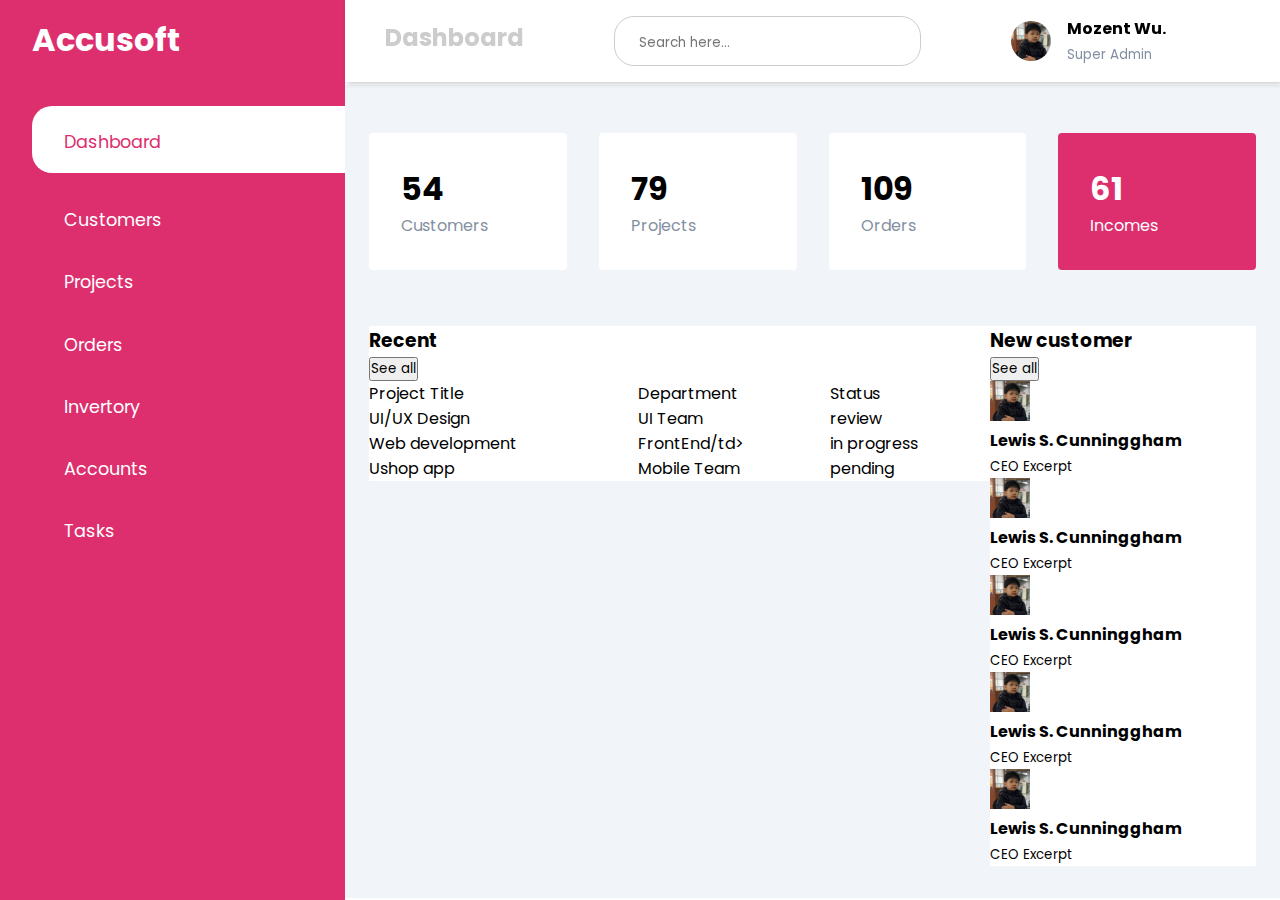
==== AdminDashboard.html @ e5a9328d "DashBoard" ====
<!DOCTYPE html>
<html lang="en">
<head>
    <meta charset="UTF-8">
    <meta http-equiv="X-UA-Compatible" content="IE=edge">
    <meta name="viewport" content="width=device-width, initial-scale=1.0">
    <title>Admin Dashboard</title>
    <link rel="stylesheet" 
          href="https://maxst.icons8.com/vue-static/landings/line-awesome/line-awesome/1.3.0/css/line-awesome.min.css">
    <link rel="stylesheet" href="css/stdStyle.css">
</head>
<body>
    <div class="sidebar">
        <div class="sidebar-brand">
            <h1> <span class="lab la-accusoft">Accusoft</span></h1>
        </div>
        <div class="sidebar-menu">
            <ul>
                <li><a class="active" href=""><span class="las la-igloo"></span>
                    <span>Dashboard</span>
                    </a>
                </li>
                <li><a href=""><span class="las la-users"></span>
                    <span>Customers</span>
                    </a>
                </li>
                <li><a href=""><span class="las la-clipboard-list"></span>
                    <span>Projects</span>
                    </a>
                </li>
                <li><a href=""><span class="las la-shopping-bag"></span>
                    <span>Orders</span>
                    </a>
                </li>
                <li><a href=""><span class="las la-receipt"></span>
                    <span>Invertory</span>
                    </a>
                </li>
                <li><a href=""><span class="las la-user-circle"></span>
                    <span>Accounts</span>
                    </a>
                </li>
                <li><a href=""><span class="las la-clipboard-list"></span>
                    <span>Tasks</span>
                    </a>
                </li>
            </ul>
        </div>
    </div>
    <div class="main-content">
        <header>            
                <h2>
                    <label for="">
                        <span class="las la-bars"></span>
                    </label>
                    Dashboard
                </h2>
                <div class="search-wrapper">
                    <span class="las la-search">
                        <input type="search" placeholder="Search here..."/>                        
                    </span>
                </div>
                <div class="user-wrapper">
                    <img src="img/2.jpg" width="40px" height="40px" alt="">
                    <div>
                        <h4>Mozent Wu.</h4>
                        <small>Super Admin</small>
                    </div>
                </div>
                <div class="header-title">
                </div>
        </header>
        <main>
            <div class="cards">
                <div class="card-single">
                    <div>
                        <h1>54 </h1>
                        <span>Customers</span>
                    </div>
                    <div>
                        <span class="las la-users"></span>
                    </div>
                </div>                
                <div class="card-single">
                    <div>
                        <h1>79</h1>
                        <span>Projects</span>
                    </div>
                    <div>
                        <span class="las la-clipboard"></span>
                    </div>
                </div>
                <div class="card-single">
                    <div>
                        <h1>109</h1>
                        <span>Orders</span>
                    </div>
                    <div>
                        <span class="las la-shopping-bag"></span>
                    </div>
                </div>
                <div class="card-single">
                    <div>
                        <h1>61</h1>
                        <span>Incomes</span>
                    </div>
                    <div>
                        <span class="lab la-google-wallet"></span>
                    </div>
                </div>
            </div>
            <div class="recent-grid">
                <div class="projects">
                    <div class="card">
                        <div class="card-header">
                            <h3>Recent</h3>
                            <button>See all <span class="las la-arrow-right"></span></button>
                        </div>
                        <div class="card-body">
                            <table width="100%">
                                <thead>
                                    <tr>
                                        <td>Project Title</td>
                                        <td>Department</td>
                                        <td>Status</td>
                                    </tr>
                                </thead>
                                <tbody>
                                    <tr>
                                        <td>UI/UX Design</td>
                                        <td>UI Team</td>
                                        <td>
                                            <span class="status"></span>
                                            review
                                        </td>
                                    </tr>
                                    <tr>
                                        <td>Web development</td>
                                        <td>FrontEnd/td>
                                        <td>
                                            <span class="status"></span>
                                            in progress
                                        </td>
                                    </tr>
                                    <tr>
                                        <td>Ushop app</td>
                                        <td>Mobile Team</td>
                                        <td>
                                            <span class="status"></span>
                                            pending
                                        </td>
                                    </tr>
                                </tbody>
                            </table>
                        </div>                        
                    </div>
                </div>
                <div class="customers">
                    <div class="card">
                        <div class="card-header">
                            <h3>New customer</h3>
                            <button>See all <span class="las la-arrow-right"></span></button>
                        </div>
                        <div class="card-body">
                            <div class="customer">
                                <div>
                                    <img src="img/2.jpg" width="40px" height="40px" alt="">
                                    <div>
                                        <h4>Lewis S. Cunninggham</h4>
                                        <small>CEO Excerpt</small>
                                    </div>
                                </div>
                                <div>
                                    <span class="las la-user-circle"></span>
                                    <span class="las la-comment"></span>
                                    <span class="las la-phone"></span>
                                </div>
                            </div> 
                            <div class="customer">
                                <div>
                                    <img src="img/2.jpg" width="40px" height="40px" alt="">
                                    <div>
                                        <h4>Lewis S. Cunninggham</h4>
                                        <small>CEO Excerpt</small>
                                    </div>
                                </div>
                                <div>
                                    <span class="las la-user-circle"></span>
                                    <span class="las la-comment"></span>
                                    <span class="las la-phone"></span>
                                </div>
                            </div> 
                            <div class="customer">
                                <div>
                                    <img src="img/2.jpg" width="40px" height="40px" alt="">
                                    <div>
                                        <h4>Lewis S. Cunninggham</h4>
                                        <small>CEO Excerpt</small>
                                    </div>
                                </div>
                                <div>
                                    <span class="las la-user-circle"></span>
                                    <span class="las la-comment"></span>
                                    <span class="las la-phone"></span>
                                </div>
                            </div> 
                            <div class="customer">
                                <div>
                                    <img src="img/2.jpg" width="40px" height="40px" alt="">
                                    <div>
                                        <h4>Lewis S. Cunninggham</h4>
                                        <small>CEO Excerpt</small>
                                    </div>
                                </div>
                                <div>
                                    <span class="las la-user-circle"></span>
                                    <span class="las la-comment"></span>
                                    <span class="las la-phone"></span>
                                </div>
                            </div> 
                            <div class="customer">
                                <div>
                                    <img src="img/2.jpg" width="40px" height="40px" alt="">
                                    <div>
                                        <h4>Lewis S. Cunninggham</h4>
                                        <small>CEO Excerpt</small>
                                    </div>
                                </div>
                                <div>
                                    <span class="las la-user-circle"></span>
                                    <span class="las la-comment"></span>
                                    <span class="las la-phone"></span>
                                </div>
                            </div>                            
                        </div>
                    </div>
                </div>
            </div>
        </main>
    </div>
</body>
</html>
---- css/stdStyle.css ----
@import url('https://fonts.googleapis.com/css2?family=Poppins:wght@300;400;500;600&display-swap');

:root {
    --main-color: #DD2F6E;
    --color-dark: #1D2231;
    --text-grey: #8390A2;
}
* {
    padding: 0;
    margin: 0;
    box-sizing: border-box;
    list-style-type: none;
    text-decoration: none;
    font-family: 'Poppins', sans-serif;
}
.sidebar {
    width: 345px;
    position: fixed;
    left: 0;
    top: 0;
    height: 100%;
    background: var(--main-color);
    z-index: 100;
}
.sidebar-brand {
    height: 90px;
    padding: 1rem 0rem 1rem 2rem;
    color: #fff;
}
.sidebar-brand span {
    display: inline-block;
    padding-right: 1rem;
}

.sidebar-menu {
    margin-top: 1rem;
}

.sidebar-menu li {
    width: 100%;
    margin-bottom: 1.7rem;
    padding-left: 2rem;
}

.sidebar-menu a {
    padding-left: 1rem;
    display: block;
    color: #fff;
    font-size: 1.1rem;
}
.sidebar-menu a.active {
    background:  #fff;
    padding-top: 1rem;
    padding-bottom: 1rem;
    color: var(--main-color);
    border-radius: 20px 0px 0px 20px;
}
.sidebar-menu a span:first-child {
    font-size: 1.5rem;
    padding-right: 1rem;
}

.main-content {
    margin-left: 345px;
}
header
/*.header-title*/ {
    display: flex;
    justify-content: space-between;
    padding: 1rem 1.5rem;
    box-shadow: 2px 2px 5px rgba(0,0,0,.2);
    position: fixed;
    left: 345px;
    width: calc(100% - 345px);
    top: 0px;
    z-index: 100;
}

header h2 {
    color: #ccc;
}

header label span {
    font-size: 1.7rem;
    padding-left: 1rem;
}
.search-wrapper {
    border: 1px solid #ccc;
    border-radius: 20px;
    height: 50px;
    display: flex;
    align-items: center;
    overflow-x: hidden;
}

.search-wrapper span {
    display: inline-block;
    padding: 0rem 1rem;
    font-size: 1.5rem;
}

.search-wrapper input {
    height: 100%;
    padding: .5rem;
    border: none;
    outline: none;
}

.user-wrapper {
    display: flex;
    align-items: center;
}
.user-wrapper img {
    border-radius: 50%;
    margin-right: 1rem;
}
.user-wrapper small {
    display: inline-block;
    color: var(--text-grey);
}

main {
    margin-top: 85px;
    padding: 2rem 1.5rem;
    background: #f1f5f9;
    min-height: calc(100vh - 90px);
}

.cards {
    display: grid;
    grid-template-columns: repeat(4, 1fr);
    grid-gap: 2rem;
    margin-top: 1rem;
}

.card-single {
    display: flex;
    justify-content: space-between;
    background: #fff;
    padding: 2rem;
    border-radius: 4px;
}

.card-single div:last-child span {
    font-size: 3em;
    color: var(--main-color);
}

.card-single div:first-child span {
    color: var(--text-grey);
}

.card-single:last-child {
    background: var(--main-color);
}

.card-single:last-child h1,
.card-single:last-child div:first-child span,
.card-single:last-child div:last-child span {
    color: #fff;
}

.recent-grid {
    margin-top: 3.5rem;
    display: grid;
    grid-template-columns: 70% auto;
}

.card {
    background: #fff;
}

table {
    border-collapse: collapse;
}
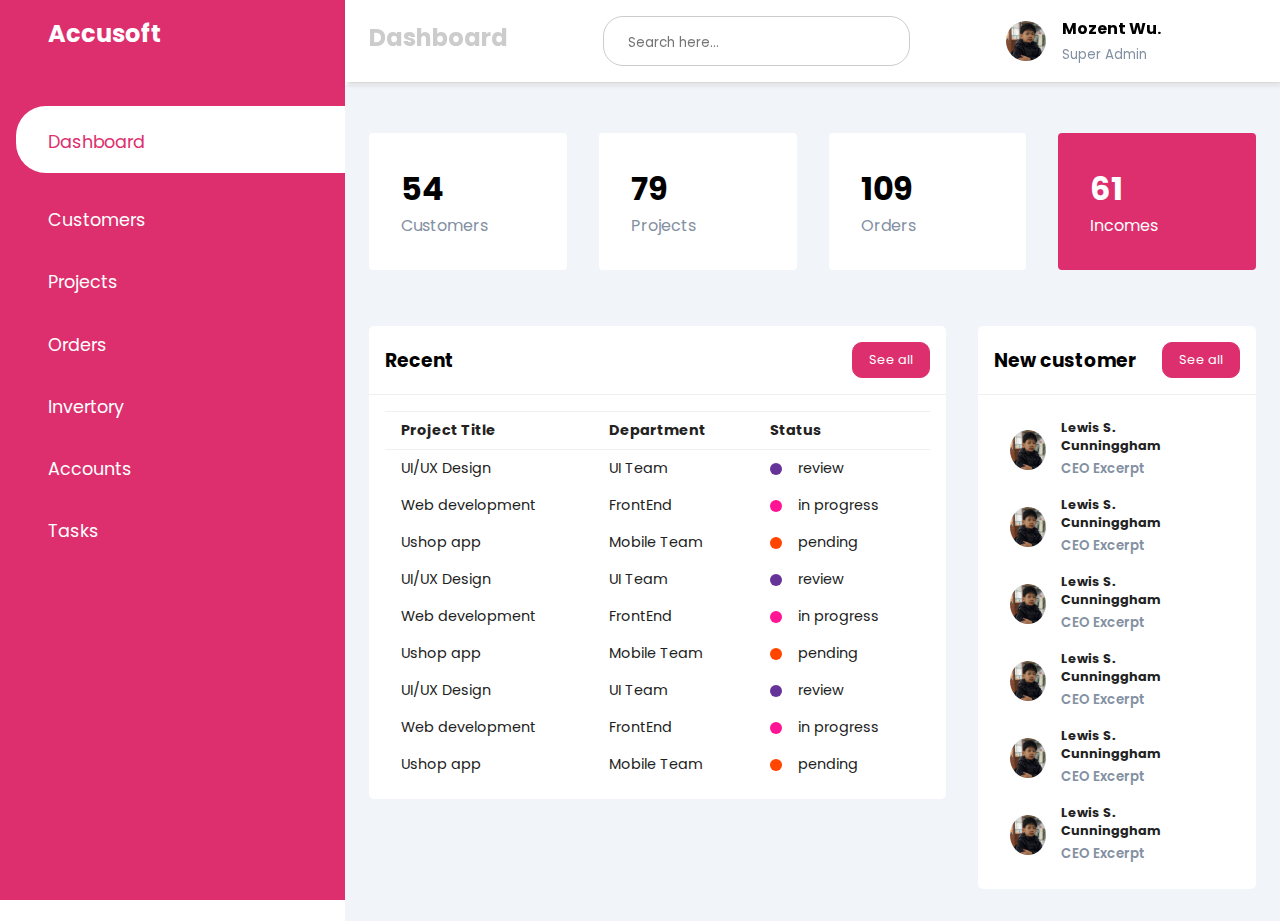
==== commit 6432d041: "add AdminDashboard1" ====
--- a/AdminDashboard.html
+++ b/AdminDashboard.html
@@ -3,44 +3,52 @@
 <head>
     <meta charset="UTF-8">
     <meta http-equiv="X-UA-Compatible" content="IE=edge">
-    <meta name="viewport" content="width=device-width, initial-scale=1.0">
+    <meta name="viewport" content="width=device-width, initial-scale=1.0, maximum-scale=1.0">
     <title>Admin Dashboard</title>
     <link rel="stylesheet" 
           href="https://maxst.icons8.com/vue-static/landings/line-awesome/line-awesome/1.3.0/css/line-awesome.min.css">
     <link rel="stylesheet" href="css/stdStyle.css">
 </head>
 <body>
+    <input type="checkbox" name="" id="nav-toggle">
     <div class="sidebar">
         <div class="sidebar-brand">
-            <h1> <span class="lab la-accusoft">Accusoft</span></h1>
+            <h2><span class="lab la-accusoft"></span><span>Accusoft</span></h2>
         </div>
         <div class="sidebar-menu">
             <ul>
-                <li><a class="active" href=""><span class="las la-igloo"></span>
+                <li><a class="active" href="">                    
+                    <span class="las la-igloo"></span>
                     <span>Dashboard</span>
                     </a>
                 </li>
-                <li><a href=""><span class="las la-users"></span>
+                <li><a href="">
+                    <span class="las la-users"></span>
                     <span>Customers</span>
                     </a>
                 </li>
-                <li><a href=""><span class="las la-clipboard-list"></span>
+                <li><a href="">
+                    <span class="las la-clipboard-list"></span>
                     <span>Projects</span>
                     </a>
                 </li>
-                <li><a href=""><span class="las la-shopping-bag"></span>
+                <li><a href="">
+                    <span class="las la-shopping-bag"></span>
                     <span>Orders</span>
                     </a>
                 </li>
-                <li><a href=""><span class="las la-receipt"></span>
+                <li><a href="">
+                    <span class="las la-receipt"></span>
                     <span>Invertory</span>
                     </a>
                 </li>
-                <li><a href=""><span class="las la-user-circle"></span>
+                <li><a href="">
+                    <span class="las la-user-circle"></span>
                     <span>Accounts</span>
                     </a>
                 </li>
-                <li><a href=""><span class="las la-clipboard-list"></span>
+                <li><a href="">
+                    <span class="las la-clipboard-list"></span>
                     <span>Tasks</span>
                     </a>
                 </li>
@@ -50,7 +58,7 @@
     <div class="main-content">
         <header>            
                 <h2>
-                    <label for="">
+                    <label for="nav-toggle">
                         <span class="las la-bars"></span>
                     </label>
                     Dashboard
@@ -117,41 +125,91 @@
                             <button>See all <span class="las la-arrow-right"></span></button>
                         </div>
                         <div class="card-body">
-                            <table width="100%">
-                                <thead>
-                                    <tr>
-                                        <td>Project Title</td>
-                                        <td>Department</td>
-                                        <td>Status</td>
-                                    </tr>
-                                </thead>
-                                <tbody>
-                                    <tr>
-                                        <td>UI/UX Design</td>
-                                        <td>UI Team</td>
-                                        <td>
-                                            <span class="status"></span>
-                                            review
-                                        </td>
-                                    </tr>
-                                    <tr>
-                                        <td>Web development</td>
-                                        <td>FrontEnd/td>
-                                        <td>
-                                            <span class="status"></span>
-                                            in progress
-                                        </td>
-                                    </tr>
-                                    <tr>
-                                        <td>Ushop app</td>
-                                        <td>Mobile Team</td>
-                                        <td>
-                                            <span class="status"></span>
-                                            pending
-                                        </td>
-                                    </tr>
-                                </tbody>
-                            </table>
+                            <div class="table-responsive">
+                                <table width="100%">
+                                    <thead>
+                                        <tr>
+                                            <td>Project Title</td>
+                                            <td>Department</td>
+                                            <td>Status</td>
+                                        </tr>
+                                    </thead>
+                                    <tbody>
+                                        <tr>
+                                            <td>UI/UX Design</td>
+                                            <td>UI Team</td>
+                                            <td>
+                                                <span class="status purple"></span>
+                                                review
+                                            </td>
+                                        </tr>
+                                        <tr>
+                                            <td>Web development</td>
+                                            <td>FrontEnd</td>
+                                            <td>
+                                                <span class="status pink"></span>
+                                                in progress
+                                            </td>
+                                        </tr>
+                                        <tr>
+                                            <td>Ushop app</td>
+                                            <td>Mobile Team</td>
+                                            <td>
+                                                <span class="status orange"></span>
+                                                pending
+                                            </td>
+                                        </tr>
+                                        <tr>
+                                            <td>UI/UX Design</td>
+                                            <td>UI Team</td>
+                                            <td>
+                                                <span class="status purple"></span>
+                                                review
+                                            </td>
+                                        </tr>
+                                        <tr>
+                                            <td>Web development</td>
+                                            <td>FrontEnd</td>
+                                            <td>
+                                                <span class="status pink"></span>
+                                                in progress
+                                            </td>
+                                        </tr>
+                                        <tr>
+                                            <td>Ushop app</td>
+                                            <td>Mobile Team</td>
+                                            <td>
+                                                <span class="status orange"></span>
+                                                pending
+                                            </td>
+                                        </tr>
+                                        <tr>
+                                            <td>UI/UX Design</td>
+                                            <td>UI Team</td>
+                                            <td>
+                                                <span class="status purple"></span>
+                                                review
+                                            </td>
+                                        </tr>
+                                        <tr>
+                                            <td>Web development</td>
+                                            <td>FrontEnd</td>
+                                            <td>
+                                                <span class="status pink"></span>
+                                                in progress
+                                            </td>
+                                        </tr>
+                                        <tr>
+                                            <td>Ushop app</td>
+                                            <td>Mobile Team</td>
+                                            <td>
+                                                <span class="status orange"></span>
+                                                pending
+                                            </td>
+                                        </tr>
+                                    </tbody>
+                                </table>
+                            </div>                            
                         </div>                        
                     </div>
                 </div>
@@ -163,70 +221,84 @@
                         </div>
                         <div class="card-body">
                             <div class="customer">
-                                <div>
-                                    <img src="img/2.jpg" width="40px" height="40px" alt="">
-                                    <div>
-                                        <h4>Lewis S. Cunninggham</h4>
-                                        <small>CEO Excerpt</small>
-                                    </div>
-                                </div>
-                                <div>
-                                    <span class="las la-user-circle"></span>
-                                    <span class="las la-comment"></span>
-                                    <span class="las la-phone"></span>
-                                </div>
-                            </div> 
-                            <div class="customer">
-                                <div>
-                                    <img src="img/2.jpg" width="40px" height="40px" alt="">
-                                    <div>
-                                        <h4>Lewis S. Cunninggham</h4>
-                                        <small>CEO Excerpt</small>
-                                    </div>
-                                </div>
-                                <div>
-                                    <span class="las la-user-circle"></span>
-                                    <span class="las la-comment"></span>
-                                    <span class="las la-phone"></span>
-                                </div>
-                            </div> 
-                            <div class="customer">
-                                <div>
-                                    <img src="img/2.jpg" width="40px" height="40px" alt="">
-                                    <div>
-                                        <h4>Lewis S. Cunninggham</h4>
-                                        <small>CEO Excerpt</small>
-                                    </div>
-                                </div>
-                                <div>
-                                    <span class="las la-user-circle"></span>
-                                    <span class="las la-comment"></span>
-                                    <span class="las la-phone"></span>
-                                </div>
-                            </div> 
-                            <div class="customer">
-                                <div>
-                                    <img src="img/2.jpg" width="40px" height="40px" alt="">
-                                    <div>
-                                        <h4>Lewis S. Cunninggham</h4>
-                                        <small>CEO Excerpt</small>
-                                    </div>
-                                </div>
-                                <div>
-                                    <span class="las la-user-circle"></span>
-                                    <span class="las la-comment"></span>
-                                    <span class="las la-phone"></span>
-                                </div>
-                            </div> 
-                            <div class="customer">
-                                <div>
-                                    <img src="img/2.jpg" width="40px" height="40px" alt="">
-                                    <div>
-                                        <h4>Lewis S. Cunninggham</h4>
-                                        <small>CEO Excerpt</small>
-                                    </div>
-                                </div>
-                                <div>
+                                <div class="info">
+                                    <img src="img/2.jpg" width="40px" height="40px" alt="">
+                                    <div>
+                                        <h4>Lewis S. Cunninggham</h4>
+                                        <small>CEO Excerpt</small>
+                                    </div>
+                                </div>
+                                <div class="contact">
+                                    <span class="las la-user-circle"></span>
+                                    <span class="las la-comment"></span>
+                                    <span class="las la-phone"></span>
+                                </div>
+                            </div> 
+                            <div class="customer">
+                                <div class="info">
+                                    <img src="img/2.jpg" width="40px" height="40px" alt="">
+                                    <div>
+                                        <h4>Lewis S. Cunninggham</h4>
+                                        <small>CEO Excerpt</small>
+                                    </div>
+                                </div>
+                                <div class="contact">
+                                    <span class="las la-user-circle"></span>
+                                    <span class="las la-comment"></span>
+                                    <span class="las la-phone"></span>
+                                </div>
+                            </div> 
+                            <div class="customer">
+                                <div class="info">
+                                    <img src="img/2.jpg" width="40px" height="40px" alt="">
+                                    <div>
+                                        <h4>Lewis S. Cunninggham</h4>
+                                        <small>CEO Excerpt</small>
+                                    </div>
+                                </div>
+                                <div class="contact">
+                                    <span class="las la-user-circle"></span>
+                                    <span class="las la-comment"></span>
+                                    <span class="las la-phone"></span>
+                                </div>
+                            </div> 
+                            <div class="customer">
+                                <div class="info">
+                                    <img src="img/2.jpg" width="40px" height="40px" alt="">
+                                    <div>
+                                        <h4>Lewis S. Cunninggham</h4>
+                                        <small>CEO Excerpt</small>
+                                    </div>
+                                </div>
+                                <div class="contact">
+                                    <span class="las la-user-circle"></span>
+                                    <span class="las la-comment"></span>
+                                    <span class="las la-phone"></span>
+                                </div>
+                            </div> 
+                            <div class="customer">
+                                <div class="info">
+                                    <img src="img/2.jpg" width="40px" height="40px" alt="">
+                                    <div>
+                                        <h4>Lewis S. Cunninggham</h4>
+                                        <small>CEO Excerpt</small>
+                                    </div>
+                                </div>
+                                <div class="contact">
+                                    <span class="las la-user-circle"></span>
+                                    <span class="las la-comment"></span>
+                                    <span class="las la-phone"></span>
+                                </div>
+                            </div> 
+                            <div class="customer">
+                                <div class="info">
+                                    <img src="img/2.jpg" width="40px" height="40px" alt="">
+                                    <div>
+                                        <h4>Lewis S. Cunninggham</h4>
+                                        <small>CEO Excerpt</small>
+                                    </div>
+                                </div>
+                                <div class="contact">
                                     <span class="las la-user-circle"></span>
                                     <span class="las la-comment"></span>
                                     <span class="las la-phone"></span>
--- a/css/stdStyle.css
+++ b/css/stdStyle.css
@@ -5,6 +5,7 @@
     --color-dark: #1D2231;
     --text-grey: #8390A2;
 }
+
 * {
     padding: 0;
     margin: 0;
@@ -13,6 +14,7 @@
     text-decoration: none;
     font-family: 'Poppins', sans-serif;
 }
+
 .sidebar {
     width: 345px;
     position: fixed;
@@ -21,12 +23,15 @@
     height: 100%;
     background: var(--main-color);
     z-index: 100;
-}
+    transition: width 300ms;
+}
+
 .sidebar-brand {
     height: 90px;
     padding: 1rem 0rem 1rem 2rem;
     color: #fff;
 }
+
 .sidebar-brand span {
     display: inline-block;
     padding-right: 1rem;
@@ -39,7 +44,8 @@
 .sidebar-menu li {
     width: 100%;
     margin-bottom: 1.7rem;
-    padding-left: 2rem;
+    /*padding-left: 2rem;*/
+    padding-left: 1rem;
 }
 
 .sidebar-menu a {
@@ -48,23 +54,27 @@
     color: #fff;
     font-size: 1.1rem;
 }
+
 .sidebar-menu a.active {
     background:  #fff;
     padding-top: 1rem;
     padding-bottom: 1rem;
     color: var(--main-color);
-    border-radius: 20px 0px 0px 20px;
-}
+    border-radius: 30px 0px 0px 30px;
+}
+
 .sidebar-menu a span:first-child {
     font-size: 1.5rem;
     padding-right: 1rem;
 }
 
 .main-content {
+    transition: margin-left 300ms;
     margin-left: 345px;
 }
 header
 /*.header-title*/ {
+    background: #fff;
     display: flex;
     justify-content: space-between;
     padding: 1rem 1.5rem;
@@ -74,6 +84,39 @@
     width: calc(100% - 345px);
     top: 0px;
     z-index: 100;
+    transition: left 300ms;
+}
+
+#nav-toggle {
+    display: none;
+}
+
+#nav-toggle:checked + .sidebar {
+    width: 70px;
+}
+
+#nav-toggle:checked + .sidebar .sidebar-brand,
+#nav-toggle:checked + .sidebar li {
+    padding-left: 1rem;
+    text-align: center;
+}
+
+#nav-toggle:checked + .sidebar li a {
+    padding-left: 0rem;
+}
+
+#nav-toggle:checked + .sidebar .sidebar-brand h2 span:last-child,
+#nav-toggle:checked + .sidebar li a span:last-child {
+    display: none;
+}
+
+#nav-toggle:checked ~ .main-content {
+    margin-left: 70px;
+}
+
+#nav-toggle:checked ~ .main-content header {
+    width: calc(100% - 70px);
+    left: 70px;
 }
 
 header h2 {
@@ -82,7 +125,7 @@
 
 header label span {
     font-size: 1.7rem;
-    padding-left: 1rem;
+    /*padding-left: 1rem;*/
 }
 .search-wrapper {
     border: 1px solid #ccc;
@@ -163,13 +206,310 @@
 .recent-grid {
     margin-top: 3.5rem;
     display: grid;
-    grid-template-columns: 70% auto;
+	grid-gap: 2rem;
+    grid-template-columns: 65% auto;
 }
 
 .card {
     background: #fff;
+	border-radius: 5px;
+}
+
+.card-header,
+.card-body {
+	padding: 1rem;
+}
+
+.card-header {
+    display: flex;
+    justify-content: space-between;
+    align-items: center;
+    border-bottom: 1px solid #f0f0f0;
+}
+
+.card-header button {
+    background: var(--main-color);
+    border-radius: 10px;
+    color:#fff;
+    font-size: .8rem;
+    padding: .5rem 1rem;
+    border: 1px solid var(--main-color);
 }
 
 table {
     border-collapse: collapse;
+}
+
+thead tr {
+    border-bottom: 1px solid #f0f0f0;
+    border-top: 1px solid #f0f0f0;
+}
+
+thead td {
+    font-weight: 700;
+}
+
+td {
+    padding: .5rem 1rem;
+    font-size: .9rem;
+    color: #222;
+    white-space: nowrap;
+}
+
+td .status {
+    display: inline-block;
+    height: 12px;
+    width: 12px;
+    border-radius: 50%;
+    margin-right: 1rem;
+}
+
+
+tr td:last-child {
+    display: flex;
+    align-items: center;
+}
+
+.status.purple {
+    background: rebeccapurple;
+}
+
+.status.pink {
+    background: deeppink;
+}
+
+.status.orange {
+    background: orangered;
+}
+
+.table-responsive{
+    width: 100%;
+    overflow-x: auto;
+}
+
+.customer {
+    display: flex;
+    justify-content: space-between;
+    align-items: center;
+    padding: .5rem 1rem;
+}
+
+.info {
+    display: flex;
+    align-items: center;
+}
+
+.info img {
+    border-radius: 50%;
+    margin-right: 15px;
+}
+
+.info h4 {
+    font-size: .8rem;
+    font-weight: 700;
+    color: #222;
+}
+
+.info small {
+    font-weight: 600;
+    color: var(--text-grey);
+}
+
+.contact span {
+    font-size: 1.2rem;
+    display: inline-block;
+    margin-left: .5rem;
+}
+
+@media only screen and (max-width: 1200px) {
+    
+    .sidebar {
+        width: 70px;
+    }
+
+    .sidebar .sidebar-brand,
+    .sidebar li {
+        padding-left: 1rem;
+        text-align: center;
+    }
+
+    .sidebar li a {
+        padding-left: 0rem;
+    }
+
+    .sidebar .sidebar-brand h2 span:last-child,
+    .sidebar li a span:last-child {
+        display: none;
+    }
+
+    .sidebar:hover {
+        width: 345px;
+        z-index: 200;
+    }
+
+    .sidebar:hover .sidebar-brand,
+    .sidebar:hover li {
+        padding-left: 2rem;
+        text-align: left;
+    }
+
+    .sidebar:hover li a {
+        padding-left: 1rem;
+    }
+
+    .sidebar:hover .sidebar-brand h2 span:last-child,
+    .sidebar:hover li a span:last-child {
+        display: inline;
+    }
+
+    .main-content {
+        margin-left: 70px;
+    }
+
+    .main-content header {
+        width: calc(100% - 70px);
+        left: 70px;
+    }
+}
+
+@media only screen and (max-width: 960px) {
+    .cards {
+        grid-template-columns: repeat(3, 1fr);
+    }
+    .recent-grid {
+        grid-template-columns: 60% 40%;  
+    }
+}
+
+@media only screen and (max-width: 768px) {
+    .cards {
+        grid-template-columns: repeat(2, 1fr);
+    }
+    .recent-grid {
+        grid-template-columns: 100%;  
+    }
+
+    .search-wrapper {
+        display: none;
+    }
+
+    .sidebar {
+        left: -100% !important;
+    }
+
+    header h2 {
+        display: flex;
+        align-items: center;
+    }
+
+    header h2 label {
+        display: inline-block;
+        background: var(--main-color);
+        padding-right: 0rem;
+        margin-right: 1rem;
+        height: 40px;
+        width: 40px;
+        border-radius: 50%;
+        color: #fff;
+        display: flex;
+        align-items: center;
+        justify-content: center !important;
+    }
+
+    header h2 span {
+        text-align: center;
+        padding-right: 0rem;
+    }
+
+    .main-content {
+        width: 100%;
+        margin-left: 0rem;
+    }
+    
+    header {
+        width: 100% !important;
+        left: 0 !important;
+    }
+}
+
+@media only screen and (max-width: 768px) {
+    .cards {
+        grid-template-columns: repeat(2, 1fr);
+    }
+    .recent-grid {
+        grid-template-columns: 100%;  
+    }
+
+    .sidebar {
+        left: -100% !important;
+    }
+
+    header h2 {
+        display: flex;
+        align-items: center;
+    }
+
+    header h2 label {
+        display: inline-block;
+        background: var(--main-color);
+        padding-right: 0rem;
+        margin-right: 1rem;
+        height: 40px;
+        width: 40px;
+        border-radius: 50%;
+        color: #fff;
+        display: flex;
+        align-items: center;
+        justify-content: center !important;
+    }
+
+    header h2 span {
+        text-align: center;
+        padding-right: 0rem;
+    }
+
+    header h2 {
+        font-size: 1.1rem;
+    }
+
+    .main-content {
+        width: 100%;
+        margin-left: 0rem;
+    }
+    
+    header {
+        width: 100% !important;
+        left: 0 !important;
+    }
+
+    #nav-toggle:checked + .sidebar {
+        left: 0 !important;
+        z-index: 100;
+        width: 345px;
+    }
+
+    #nav-toggle:checked + .sidebar .sidebar-brand,
+    #nav-toggle:checked + .sidebar li {
+        padding-left: 2rem;
+        text-align: left;
+    }
+
+    #nav-toggle:checked + .sidebar li a {
+        padding-left: 1rem;
+    }
+
+    #nav-toggle:checked + .sidebar .sidebar-brand h2 span:last-child,
+    #nav-toggle:checked + .sidebar li a span:last-child {
+        display: inline;
+    }
+
+    #nav-toggle:checked ~ .main-content {
+        margin-left: 0rem !important;
+    }
+}
+
+@media only screen and (max-width: 560px) {
+    .cards {
+        grid-template-columns: 100%;
+    }
 }